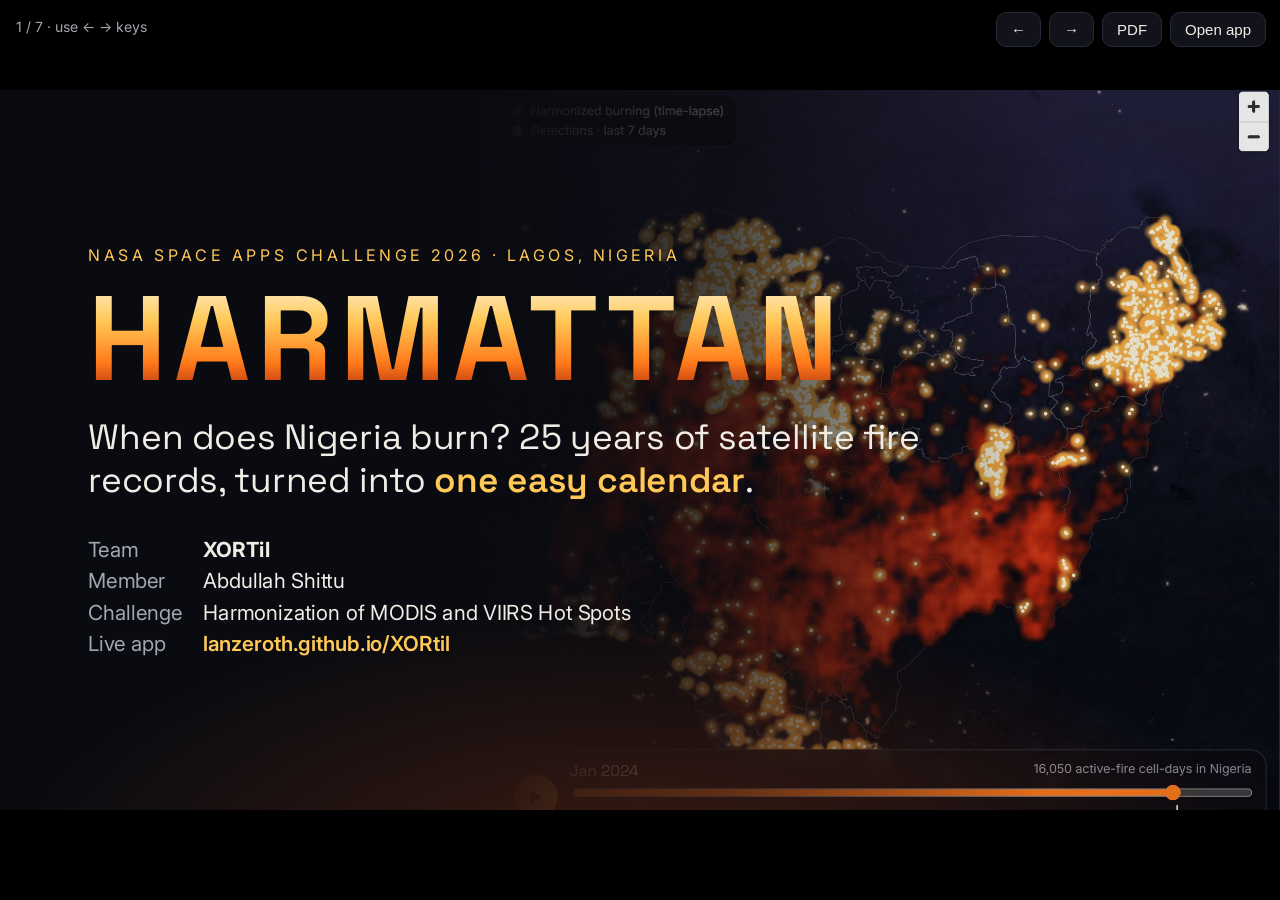
==== demo/index.html @ 2e6fb1d8 "Add 7-slide plain-language demo deck (web + PDF); fix chart legend" ====
<!doctype html>
<html lang="en">
<head>
<meta charset="utf-8" />
<meta name="viewport" content="width=device-width, initial-scale=1" />
<title>Harmattan Demo Slides</title>
<meta name="description" content="7-slide demo of Harmattan, a 25-year burning calendar for Nigeria from NASA satellite fire data. Team XORTil, NASA Space Apps 2026." />
<link rel="preconnect" href="https://fonts.googleapis.com" />
<link rel="preconnect" href="https://fonts.gstatic.com" crossorigin />
<link href="https://fonts.googleapis.com/css2?family=Space+Grotesk:wght@400;500;600;700&family=Inter:wght@400;500;600&display=swap" rel="stylesheet" />
<style>
  :root { --bg:#0a0b10; --panel:#14161f; --line:#272b37; --text:#f1ede6; --muted:#a3a6ae; --ember:#ff7a1a; --gold:#ffc857; --hot:#ff3d2e; --cool:#4ea8de; }
  * { box-sizing: border-box; }
  html, body { margin: 0; background: #000; color: var(--text); font-family: Inter, system-ui, sans-serif; }
  .deck { position: fixed; inset: 0; display: grid; place-items: center; overflow: hidden; }
  .slide { position: absolute; width: 1600px; height: 900px; background: var(--bg); overflow: hidden; padding: 70px 90px 60px;
           transform-origin: center center; opacity: 0; pointer-events: none; transition: opacity .5s ease; }
  .slide.on { opacity: 1; pointer-events: auto; }
  .slide::after { content: ""; position: absolute; inset: auto 0 0 0; height: 260px; background: radial-gradient(ellipse at 50% 140%, rgba(255,90,20,.22), transparent 70%); pointer-events: none; }
  .foot { position: absolute; left: 90px; right: 90px; bottom: 26px; display: flex; justify-content: space-between; font-size: 18px; color: var(--muted); z-index: 2; }
  .foot b { color: var(--gold); font-weight: 600; }
  .kicker { font-size: 20px; letter-spacing: .22em; text-transform: uppercase; color: var(--gold); margin: 0 0 14px; }
  h1 { font-family: "Space Grotesk"; font-size: 64px; line-height: 1.05; margin: 0 0 22px; letter-spacing: -.01em; }
  h1 em { font-style: normal; color: var(--gold); }
  p, li { font-size: 28px; line-height: 1.45; }
  .muted { color: var(--muted); }
  .grid2 { display: grid; grid-template-columns: 1fr 1fr; gap: 56px; align-items: center; }
  .shot { width: 100%; border-radius: 18px; border: 1px solid var(--line); box-shadow: 0 30px 80px rgba(0,0,0,.6), 0 0 60px rgba(255,122,26,.12); display: block; }
  .big { font-family: "Space Grotesk"; font-weight: 700; font-size: 84px; line-height: 1; }
  .card { background: var(--panel); border: 1px solid var(--line); border-radius: 20px; padding: 22px 26px; }
  .who .card { display: grid; grid-template-columns: 60px 1fr; column-gap: 14px; padding: 18px 24px; }
  .who .card .icon { grid-row: span 2; font-size: 42px; align-self: center; }
  .who .card h3 { margin: 0 0 4px; font-size: 27px; }
  .who .card p { font-size: 21px; }
  .card h3 { font-family: "Space Grotesk"; font-size: 30px; margin: 10px 0 8px; }
  .card p { font-size: 23px; margin: 0; color: #cfcac2; }
  .icon { font-size: 44px; }
  .hl { color: var(--gold); font-weight: 600; }
  .hot { color: var(--hot); } .cool { color: var(--cool); }

  /* slide 1 */
  .s1 { padding: 0; }
  .s1 .bg { position: absolute; inset: 0 0 0 38%; background: url(img/map.jpg) center 12% / cover; }
  .s1 .bg::after { content: ""; position: absolute; inset: 0; background: linear-gradient(90deg, var(--bg) 0%, rgba(10,11,16,.75) 30%, rgba(10,11,16,.1) 70%); }
  .s1 .inner { position: relative; z-index: 1; height: 100%; display: flex; flex-direction: column; justify-content: center; padding: 0 110px; }
  .s1 .title { font-family: "Space Grotesk"; font-weight: 700; font-size: 150px; letter-spacing: .06em; line-height: 1; margin: 0;
               background: linear-gradient(180deg,#fff3d6,var(--gold) 35%,var(--ember) 70%,#a3220e); -webkit-background-clip: text; background-clip: text; color: transparent; }
  .s1 .sub { font-family: "Space Grotesk"; font-size: 44px; margin: 22px 0 46px; max-width: 1150px; line-height: 1.2; }
  .meta { display: grid; grid-template-columns: auto 1fr; gap: 8px 26px; font-size: 26px; }
  .meta span:nth-child(odd) { color: var(--muted); }

  /* slide 2 chart */
  .bars { display: flex; align-items: flex-end; gap: 8px; height: 330px; border-bottom: 2px solid var(--line); padding: 0 4px; }
  .bar { flex: 1; display: flex; flex-direction: column-reverse; gap: 2px; }
  .bar i { display: block; border-radius: 4px 4px 0 0; }
  .bar .m { background: var(--gold); } .bar .v { background: var(--ember); opacity: .9; }
  .axis { display: flex; justify-content: space-between; font-size: 18px; color: var(--muted); margin-top: 8px; }
  .legend { display: flex; gap: 30px; font-size: 22px; margin-bottom: 14px; }
  .legend i { display: inline-block; width: 18px; height: 18px; border-radius: 4px; margin-right: 10px; vertical-align: -2px; }

  /* steps */
  .steps { display: grid; grid-template-columns: repeat(3, 1fr); gap: 26px; margin: 34px 0 34px; }
  .steps .n { font-family: "Space Grotesk"; font-size: 22px; color: #1a0d05; background: linear-gradient(90deg,var(--ember),var(--gold)); width: 44px; height: 44px; border-radius: 50%; display: grid; place-items: center; font-weight: 700; }
  .result { display: flex; align-items: center; gap: 40px; }
  .arrow { font-size: 70px; color: var(--muted); }

  .pill { display: inline-block; border: 2px solid var(--hot); border-radius: 999px; padding: 10px 26px; font-size: 26px; box-shadow: 0 0 30px rgba(255,61,46,.3); }
  .qr { width: 300px; height: 300px; background: #fff; border-radius: 18px; padding: 16px; }
  .link { font-family: "Space Grotesk"; font-size: 40px; color: var(--gold); }

  .nav { position: fixed; top: 12px; right: 14px; display: flex; gap: 8px; z-index: 10; }
  .nav button { background: rgba(20,22,31,.85); color: var(--text); border: 1px solid var(--line); border-radius: 10px; padding: 8px 14px; font-size: 15px; cursor: pointer; }
  .nav button:hover { border-color: var(--ember); }
  .count { position: fixed; top: 18px; left: 16px; color: var(--muted); font-size: 14px; z-index: 10; }

  @media print {
    @page { size: 1600px 900px; margin: 0; }
    html, body { background: var(--bg); }
    .deck { position: static; display: block; }
    .slide { position: relative; opacity: 1 !important; transform: none !important; page-break-after: always; break-after: page; }
    .nav, .count { display: none; }
  }
</style>
</head>
<body>
<div class="deck" id="deck">

  <!-- 1. TITLE -->
  <section class="slide s1">
    <div class="bg"></div>
    <div class="inner">
      <p class="kicker">NASA Space Apps Challenge 2026 · Lagos, Nigeria</p>
      <h2 class="title">HARMATTAN</h2>
      <p class="sub">When does Nigeria burn? 25 years of satellite fire records, turned into <span class="hl">one easy calendar</span>.</p>
      <div class="meta">
        <span>Team</span><span><b>XORTil</b></span>
        <span>Member</span><span>Abdullah Shittu</span>
        <span>Challenge</span><span>Harmonization of MODIS and VIIRS Hot Spots</span>
        <span>Live app</span><span class="hl">lanzeroth.github.io/XORtil</span>
      </div>
    </div>
  </section>

  <!-- 2. PROBLEM -->
  <section class="slide">
    <p class="kicker">The problem</p>
    <h1>Two satellites, two different answers</h1>
    <div class="grid2" style="grid-template-columns: 1fr 1.05fr; align-items: start;">
      <div>
        <p>Every dry season, bush and farm fires spread across Nigeria. They burn crops, homes and forests and fill the air with smoke.</p>
        <p>Satellites have watched these fires from space since 2000. In 2012 a <span class="hl">newer satellite with sharper eyes</span> joined, and it counts <span class="hl">about 5 times more</span> fire spots.</p>
        <p class="muted">It's like switching to a new bathroom scale that reads heavier. You can no longer tell whether you really gained weight. In the same way, nobody could tell whether fires are really getting worse.</p>
      </div>
      <div>
        <div class="legend"><span><i style="background:var(--gold)"></i>Older satellite (MODIS)</span><span><i style="background:var(--ember)"></i>Newer satellite (VIIRS)</span></div>
        <div class="bars" id="bars"></div>
        <div class="axis"><span>2003</span><span>2012 · new satellite arrives</span><span>2025</span></div>
        <p class="muted" style="font-size:20px;margin-top:10px">Fire spots counted over Nigeria each year. Source: NASA FIRMS.</p>
      </div>
    </div>
    <div class="foot"><span><b>Harmattan</b> · Team XORTil</span><span>2 / 7</span></div>
  </section>

  <!-- 3. SOLUTION -->
  <section class="slide">
    <p class="kicker">Our idea</p>
    <h1>One fair ruler for both satellites</h1>
    <div class="steps">
      <div class="card"><div class="n">1</div><h3>Same grid</h3><p>We place every fire on the same map of ~10 km squares, day by day, so sharper eyes stop counting one fire many times.</p></div>
      <div class="card"><div class="n">2</div><h3>Learn the difference</h3><p>Using 10 years when both satellites flew together, we measure how much more the new one sees in each part of Nigeria.</p></div>
      <div class="card"><div class="n">3</div><h3>Adjust and test</h3><p>We adjust the new satellite to match, then test it on 4 later years it had never seen.</p></div>
    </div>
    <div class="result">
      <div class="card" style="flex:1"><div class="muted" style="font-size:22px">Before: new satellite over-counts by</div><div class="big hot">274%</div></div>
      <div class="arrow">→</div>
      <div class="card" style="flex:1"><div class="muted" style="font-size:22px">After: the two agree within</div><div class="big" style="color:var(--gold)">4%</div></div>
      <div style="flex:1.6"><img class="shot" src="img/science.jpg" alt="Chart: raw new-satellite counts (dashed) are far above the old satellite; after adjustment (orange) they match" /></div>
    </div>
    <div class="foot"><span><b>Harmattan</b> · Team XORTil</span><span>3 / 7</span></div>
  </section>

  <!-- 4. PRODUCT -->
  <section class="slide">
    <p class="kicker">What you get</p>
    <h1>25 years of fire on one screen</h1>
    <div class="grid2" style="grid-template-columns: .9fr 1.1fr;">
      <img class="shot" src="img/spiral.jpg" alt="Spiral fire clock" style="max-height:600px;width:auto;justify-self:center" />
      <div>
        <p><span class="hl">The fire clock:</span> each ring is one year, from 2000 in the centre to today on the outside. January is at the top.</p>
        <p>Bright means lots of fire. The bright band near the top is the <span class="hl">dry season</span>, and it returns every year, like clockwork.</p>
        <img class="shot" src="img/grid.jpg" alt="Calendar: one row per year" style="margin-top:10px;max-height:300px;width:auto;max-width:100%" />
        <p class="muted" style="font-size:21px;margin-top:10px">The calendar view: one row per year, one column per day.</p>
      </div>
    </div>
    <div class="foot"><span><b>Harmattan</b> · Team XORTil</span><span>4 / 7</span></div>
  </section>

  <!-- 5. DANGER TIME -->
  <section class="slide">
    <p class="kicker">When is the danger time?</p>
    <h1>Know the dangerous weeks before they arrive</h1>
    <div class="grid2" style="grid-template-columns: 1.15fr .85fr; align-items: start;">
      <div>
        <img class="shot" src="img/season.jpg" alt="Season chart with normal range and critical period" />
        <p class="muted" style="font-size:21px;margin-top:10px">Orange band = normal range from past years. White line = a chosen year. Shaded = danger window.</p>
      </div>
      <div style="display:grid;gap:18px">
        <div class="card"><div class="muted" style="font-size:20px">Nigeria's danger window</div><div class="big" style="font-size:58px;color:var(--gold)">14 Dec – 13 Feb</div><p>2 out of every 3 fires of the year happen in these 9 weeks.</p></div>
        <div class="card"><div class="muted" style="font-size:20px">Worst time of year</div><div class="big" style="font-size:58px">around 11 Jan</div></div>
        <div><span class="pill">This week: <b>Extreme</b>, more fire than 95% of past years</span><p class="muted" style="font-size:19px;margin:8px 0 0">Live status as of 14 Nov 2026. Also works for each of the 37 states, or any area you draw.</p></div>
      </div>
    </div>
    <div class="foot"><span><b>Harmattan</b> · Team XORTil</span><span>5 / 7</span></div>
  </section>

  <!-- 6. WHO IT HELPS -->
  <section class="slide">
    <p class="kicker">Who it helps</p>
    <h1>From space data to decisions on the ground</h1>
    <div class="grid2 who" style="grid-template-columns: .8fr 1.2fr;">
      <img class="shot" src="img/map.jpg" alt="Map of Nigeria showing burning in January 2024" style="max-height:600px;width:auto;justify-self:center" />
      <div style="display:grid;gap:16px">
        <div class="card"><span class="icon">🚒</span><h3>Fire and emergency services</h3><p>Know when and where to get ready, and get a simple "normal / extreme" alert each week.</p></div>
        <div class="card"><span class="icon">🌾</span><h3>Farmers and land managers</h3><p>Plan safer burning, firebreaks and awareness campaigns before each state's danger window.</p></div>
        <div class="card"><span class="icon">🔬</span><h3>Scientists and government</h3><p>A trustworthy 25-year record. It shows burning in Nigeria is down about 27% since the mid-2000s.</p></div>
        <p class="muted" style="font-size:21px;margin:0">Built only from free, open NASA satellite data: 6.3 million fire detections.</p>
      </div>
    </div>
    <div class="foot"><span><b>Harmattan</b> · Team XORTil</span><span>6 / 7</span></div>
  </section>

  <!-- 7. NEXT + TRY IT -->
  <section class="slide">
    <p class="kicker">Try it · What's next</p>
    <h1>Open it on your phone <em>right now</em></h1>
    <div class="grid2" style="grid-template-columns: auto 1fr; gap: 70px;">
      <div style="text-align:center">
        <img class="qr" src="img/qr.svg" alt="QR code to lanzeroth.github.io/XORtil" />
        <div class="link" style="margin-top:18px">lanzeroth.github.io/XORtil</div>
        <p class="muted" style="font-size:20px">Free · no login · works on phones<br />Code: github.com/LanZeroth/XORtil</p>
      </div>
      <div>
        <p style="margin-top:0" class="hl"><b>Next steps</b></p>
        <ul style="margin:0;padding-left:30px">
          <li>📱 Weekly SMS fire alerts in <span class="hl">Hausa, Yoruba, Igbo and Pidgin</span></li>
          <li>🌍 Every country in Africa, then the world. The same method works anywhere.</li>
          <li>🛰️ Add the newest satellites so the record continues for decades</li>
          <li>🤝 Partner with Nigeria's emergency and space agencies</li>
        </ul>
        <p class="big" style="font-size:56px;margin-top:40px">Thank you.</p>
        <p class="muted" style="font-size:22px">Team XORTil · Abdullah Shittu · Data: NASA FIRMS (MODIS &amp; VIIRS), NASA GIBS</p>
      </div>
    </div>
    <div class="foot"><span><b>Harmattan</b> · Team XORTil</span><span>7 / 7</span></div>
  </section>
</div>

<div class="count" id="count"></div>
<div class="nav">
  <button id="prev" aria-label="Previous slide">←</button>
  <button id="next" aria-label="Next slide">→</button>
  <a href="Harmattan-demo.pdf" download><button>PDF</button></a>
  <a href="../"><button>Open app</button></a>
</div>

<script>
  // problem chart: fire spots per year (NASA FIRMS, Nigeria)
  const D = {"2003":[90644,0],"2004":[99497,0],"2005":[92052,0],"2006":[90537,0],"2007":[98336,0],"2008":[87317,0],"2009":[70463,0],"2010":[72371,0],"2011":[63379,0],"2012":[61425,215640],"2013":[53204,294602],"2014":[53924,302114],"2015":[61040,332353],"2016":[68847,365348],"2017":[67732,366689],"2018":[63255,336325],"2019":[54028,306898],"2020":[68213,346209],"2021":[66892,350382],"2022":[67085,367956],"2023":[58882,310098],"2024":[69258,364275],"2025":[57380,326613]};
  const max = Math.max(...Object.values(D).map(([m, v]) => Math.max(m, v)));
  document.getElementById("bars").innerHTML = Object.entries(D).map(([y, [m, v]]) =>
    `<div class="bar" style="flex-direction:row;align-items:flex-end" title="${y}: older ${m.toLocaleString()}, newer ${v.toLocaleString()}">` +
    `<i class="m" style="flex:1;height:${m / max * 320}px"></i>` + (v ? `<i class="v" style="flex:1;height:${v / max * 320}px"></i>` : "") + `</div>`).join("");

  // navigation + scaling
  const slides = [...document.querySelectorAll(".slide")];
  let k = Math.max(0, Math.min(slides.length - 1, (parseInt(location.hash.slice(1)) || 1) - 1));
  const fit = () => { const s = Math.min(innerWidth / 1600, innerHeight / 900); slides.forEach(el => el.style.transform = `scale(${s})`); };
  const show = i => { k = Math.max(0, Math.min(slides.length - 1, i)); slides.forEach((s, j) => s.classList.toggle("on", j === k)); document.getElementById("count").textContent = `${k + 1} / ${slides.length} · use ← → keys`; history.replaceState(null, "", "#" + (k + 1)); };
  addEventListener("resize", fit); fit(); show(k);
  addEventListener("keydown", e => { if (["ArrowRight", "PageDown", " "].includes(e.key)) show(k + 1); if (["ArrowLeft", "PageUp"].includes(e.key)) show(k - 1); });
  document.getElementById("next").onclick = () => show(k + 1);
  document.getElementById("prev").onclick = () => show(k - 1);
  let x0 = null; addEventListener("touchstart", e => x0 = e.touches[0].clientX); addEventListener("touchend", e => { if (x0 == null) return; const dx = e.changedTouches[0].clientX - x0; if (Math.abs(dx) > 50) show(k + (dx < 0 ? 1 : -1)); x0 = null; });
</script>
</body>
</html>
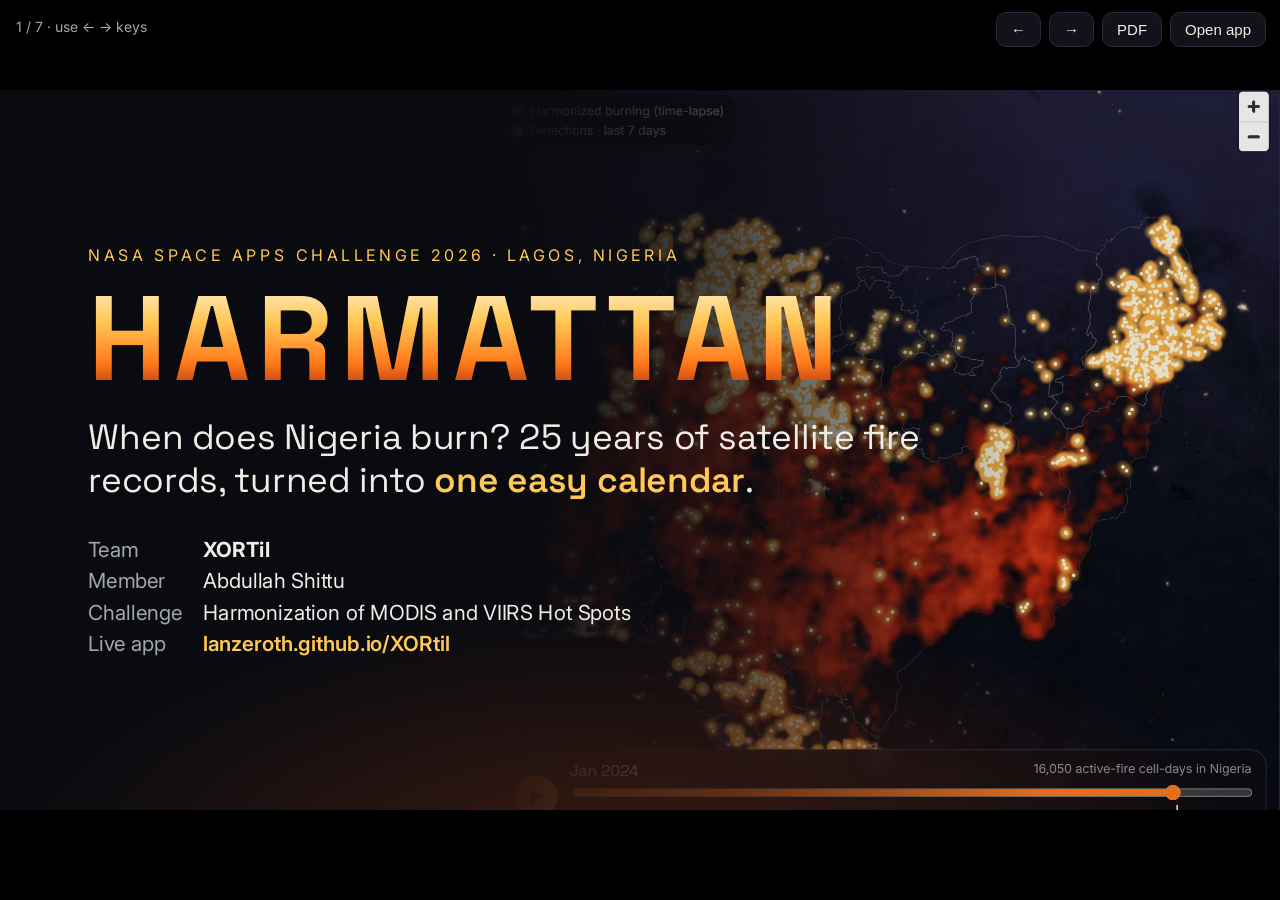
==== commit dc452b7e: "Simplify 'Our idea' slide wording for non-technical readers" ====
--- a/demo/index.html
+++ b/demo/index.html
@@ -124,16 +124,16 @@
   <!-- 3. SOLUTION -->
   <section class="slide">
     <p class="kicker">Our idea</p>
-    <h1>One fair ruler for both satellites</h1>
+    <h1>We made both satellites tell the same story</h1>
     <div class="steps">
-      <div class="card"><div class="n">1</div><h3>Same grid</h3><p>We place every fire on the same map of ~10 km squares, day by day, so sharper eyes stop counting one fire many times.</p></div>
-      <div class="card"><div class="n">2</div><h3>Learn the difference</h3><p>Using 10 years when both satellites flew together, we measure how much more the new one sees in each part of Nigeria.</p></div>
-      <div class="card"><div class="n">3</div><h3>Adjust and test</h3><p>We adjust the new satellite to match, then test it on 4 later years it had never seen.</p></div>
+      <div class="card"><div class="n">1</div><h3>Count squares, not dots</h3><p>We cut Nigeria into small squares (about 10 km). Each day, a square is simply "burning" or "not burning". One fire can no longer be counted 20 times.</p></div>
+      <div class="card"><div class="n">2</div><h3>Compare them side by side</h3><p>Both satellites flew together for 10 years (2012–2021). In that time, the new one marked about <b>4 burning squares</b> for every <b>1</b> the old one marked.</p></div>
+      <div class="card"><div class="n">3</div><h3>Correct it, then check</h3><p>We scale the new satellite down to match. Then we test it on 2022–2025, years we kept hidden, like testing a student on questions they never practised.</p></div>
     </div>
     <div class="result">
-      <div class="card" style="flex:1"><div class="muted" style="font-size:22px">Before: new satellite over-counts by</div><div class="big hot">274%</div></div>
+      <div class="card" style="flex:1"><div class="muted" style="font-size:22px">Before: the new satellite showed</div><div class="big hot">4×</div><div class="muted" style="font-size:20px">more fire than the old one</div></div>
       <div class="arrow">→</div>
-      <div class="card" style="flex:1"><div class="muted" style="font-size:22px">After: the two agree within</div><div class="big" style="color:var(--gold)">4%</div></div>
+      <div class="card" style="flex:1"><div class="muted" style="font-size:22px">After correcting, they differ by only</div><div class="big" style="color:var(--gold)">4%</div><div class="muted" style="font-size:20px">they now agree</div></div>
       <div style="flex:1.6"><img class="shot" src="img/science.jpg" alt="Chart: raw new-satellite counts (dashed) are far above the old satellite; after adjustment (orange) they match" /></div>
     </div>
     <div class="foot"><span><b>Harmattan</b> · Team XORTil</span><span>3 / 7</span></div>
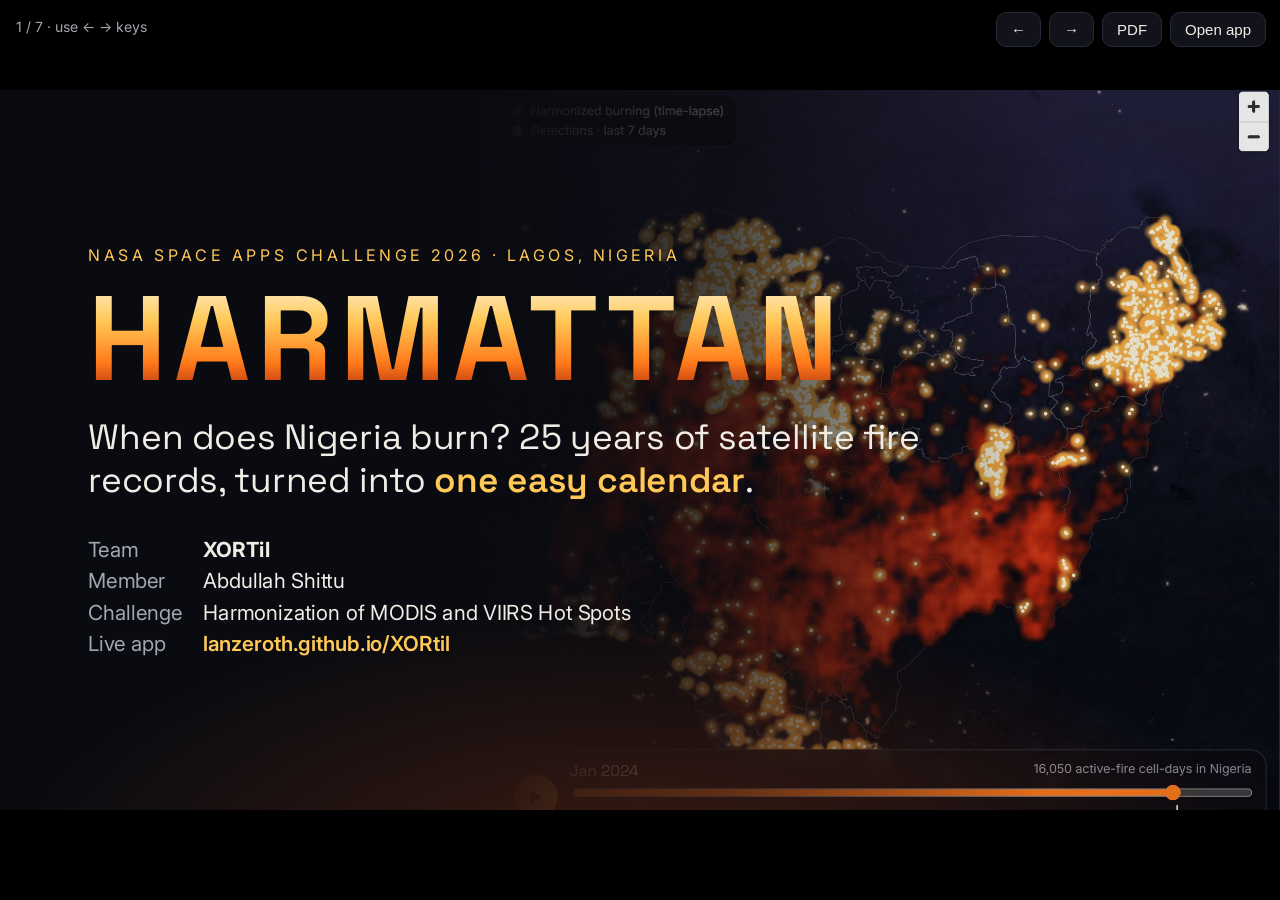
==== commit f54ff3d6: "Slide 4: explain grid step with 2-dots vs 9-dots picture; update pitch" ====
--- a/demo/index.html
+++ b/demo/index.html
@@ -28,8 +28,7 @@
   .shot { width: 100%; border-radius: 18px; border: 1px solid var(--line); box-shadow: 0 30px 80px rgba(0,0,0,.6), 0 0 60px rgba(255,122,26,.12); display: block; }
   .big { font-family: "Space Grotesk"; font-weight: 700; font-size: 84px; line-height: 1; }
   .card { background: var(--panel); border: 1px solid var(--line); border-radius: 20px; padding: 22px 26px; }
-  .who .card { display: grid; grid-template-columns: 60px 1fr; column-gap: 14px; padding: 18px 24px; }
-  .who .card .icon { grid-row: span 2; font-size: 42px; align-self: center; }
+  .who .card { padding: 20px 26px; border-left: 4px solid var(--ember); }
   .who .card h3 { margin: 0 0 4px; font-size: 27px; }
   .who .card p { font-size: 21px; }
   .card h3 { font-family: "Space Grotesk"; font-size: 30px; margin: 10px 0 8px; }
@@ -59,11 +58,37 @@
   .legend i { display: inline-block; width: 18px; height: 18px; border-radius: 4px; margin-right: 10px; vertical-align: -2px; }
 
   /* steps */
-  .steps { display: grid; grid-template-columns: repeat(3, 1fr); gap: 26px; margin: 34px 0 34px; }
+  .steps { display: grid; grid-template-columns: repeat(3, 1fr); gap: 22px; margin: 22px 0 22px; }
+  .steps .card p { font-size: 21px; }
+  .steps .card h3 { font-size: 27px; margin: 8px 0 4px; }
+  .steps .card { padding: 18px 24px; }
+  .steps .n { width: 38px !important; height: 38px !important; }
+  .result .card { padding: 14px 22px; }
+  .result .big { font-size: 60px; }
   .steps .n { font-family: "Space Grotesk"; font-size: 22px; color: #1a0d05; background: linear-gradient(90deg,var(--ember),var(--gold)); width: 44px; height: 44px; border-radius: 50%; display: grid; place-items: center; font-weight: 700; }
   .result { display: flex; align-items: center; gap: 40px; }
   .arrow { font-size: 70px; color: var(--muted); }
 
+  .card.src { padding: 18px 24px; border-left: 4px solid var(--gold); }
+  .card.src h3 { margin: 0 0 4px; font-size: 25px; }
+  .card.src p { font-size: 21px; }
+  .timeline { margin-top: 4px; }
+  .tl-row { display: grid; grid-template-columns: 190px 1fr; align-items: center; height: 26px; margin: 4px 0; }
+  .tl-row span { font-size: 17px; color: var(--muted); }
+  .tl-track { position: relative; height: 14px; display: block; }
+  .tl-track i { position: absolute; top: 0; height: 14px; border-radius: 7px; background: var(--gold); min-width: 8px; }
+  .tl-track i.v { background: var(--ember); }
+  .tl-axis { display: flex; justify-content: space-between; margin-left: 190px; font-size: 16px; color: var(--muted); border-top: 1px solid var(--line); padding-top: 4px; }
+  .prov { padding: 26px 28px; }
+  .prov-h { display: flex; flex-direction: column; gap: 8px; margin-bottom: 16px; }
+  .prov-h h3 { margin: 0; font-size: 32px; }
+  .tag { align-self: flex-start; font-size: 16px; font-weight: 600; letter-spacing: .08em; text-transform: uppercase; padding: 5px 12px; border-radius: 999px; background: linear-gradient(90deg, var(--ember), var(--gold)); color: #1a0d05; }
+  .tag.light { background: #fbf7f2; color: #c2410c; }
+  .prov-body { display: grid; grid-template-columns: 1fr; gap: 18px; }
+  .prov-body img.shot { width: 100% !important; height: 270px !important; object-fit: cover; }
+  .prov-body ul { margin: 0; padding-left: 22px; }
+  .prov-body li { font-size: 21px; line-height: 1.4; margin-bottom: 10px; }
+  .url { font-family: "Space Grotesk"; font-size: 22px; color: var(--gold); margin: 16px 0 0; }
   .pill { display: inline-block; border: 2px solid var(--hot); border-radius: 999px; padding: 10px 26px; font-size: 26px; box-shadow: 0 0 30px rgba(255,61,46,.3); }
   .qr { width: 300px; height: 300px; background: #fff; border-radius: 18px; padding: 16px; }
   .link { font-family: "Space Grotesk"; font-size: 40px; color: var(--gold); }
@@ -121,13 +146,39 @@
     <div class="foot"><span><b>Harmattan</b> · Team XORTil</span><span>2 / 7</span></div>
   </section>
 
-  <!-- 3. SOLUTION -->
-  <section class="slide">
-    <p class="kicker">Our idea</p>
+  <!-- 3. DATA -->
+  <section class="slide">
+    <p class="kicker">The data we used</p>
+    <h1>Built on free NASA satellite data</h1>
+    <div class="grid2" style="grid-template-columns: 1.15fr .85fr; align-items: start; gap: 48px;">
+      <div style="display:grid;gap:16px">
+        <div class="card src"><h3>NASA FIRMS: MODIS satellites (Terra and Aqua)</h3><p>The older satellites, watching for fires since <b>2000</b>. Each dot they record covers about <b>1 km</b> of ground.</p></div>
+        <div class="card src"><h3>NASA FIRMS: VIIRS satellites (Suomi NPP and NOAA-20)</h3><p>The newer satellites, watching since <b>2012</b> with sharper eyes. Each dot covers about <b>375 m</b>.</p></div>
+        <div class="card src"><h3>Maps and boundaries</h3><p>NASA GIBS "Black Marble" night-time Earth for the map, and the borders of Nigeria's 36 states and the FCT.</p></div>
+        <div class="timeline">
+          <div class="tl-row"><span>MODIS Terra</span><b class="tl-track"><i style="left:3%;width:97%"></i></b></div>
+          <div class="tl-row"><span>MODIS Aqua</span><b class="tl-track"><i style="left:6.5%;width:93.5%"></i></b></div>
+          <div class="tl-row"><span>VIIRS Suomi NPP</span><b class="tl-track"><i class="v" style="left:43.1%;width:56.9%"></i></b></div>
+          <div class="tl-row"><span>VIIRS NOAA-20</span><b class="tl-track"><i class="v" style="left:98.5%;width:1.5%"></i></b></div>
+          <div class="tl-axis"><span>2000</span><span>2012</span><span>2026</span></div>
+        </div>
+      </div>
+      <div style="display:grid;gap:18px">
+        <div class="card"><div class="big" style="color:var(--gold);font-size:68px">6.3 million</div><p>fire detections over Nigeria</p></div>
+        <div class="card"><div class="big" style="font-size:68px">26 years</div><p>from November 2000 to November 2026</p></div>
+        <div class="card"><div class="big" style="font-size:68px">+ this week</div><p>the latest 7 days of fire data are added</p></div>
+      </div>
+    </div>
+    <div class="foot"><span><b>Harmattan</b> · Team XORTil</span><span>3 / 7</span></div>
+  </section>
+
+  <!-- 4. HOW WE MADE THE RECORDS AGREE -->
+  <section class="slide">
+    <p class="kicker">How we made the records agree</p>
     <h1>We made both satellites tell the same story</h1>
     <div class="steps">
-      <div class="card"><div class="n">1</div><h3>Count squares, not dots</h3><p>We cut Nigeria into small squares (about 10 km). Each day, a square is simply "burning" or "not burning". One fire can no longer be counted 20 times.</p></div>
-      <div class="card"><div class="n">2</div><h3>Compare them side by side</h3><p>Both satellites flew together for 10 years (2012–2021). In that time, the new one marked about <b>4 burning squares</b> for every <b>1</b> the old one marked.</p></div>
+      <div class="card"><div class="n">1</div><h3>Yes or no, not "how many"</h3><svg viewBox="0 0 400 160" style="width:88%;display:block;margin:4px auto 4px" aria-label="Old satellite sees one fire as 2 dots, new satellite sees it as 9 dots; both answer YES, there was fire in this box"><rect x="40" y="6" width="120" height="84" rx="8" fill="none" stroke="#6b7080" stroke-width="2"/><circle cx="82" cy="40" r="12" fill="#ff7a1a"/><circle cx="116" cy="58" r="12" fill="#ff7a1a"/><text x="100" y="112" text-anchor="middle" font-size="17" fill="#a3a6ae">Old: 2 dots</text><rect x="240" y="6" width="120" height="84" rx="8" fill="none" stroke="#6b7080" stroke-width="2"/><circle cx="270" cy="30" r="6" fill="#ff7a1a"/><circle cx="288" cy="26" r="6" fill="#ff7a1a"/><circle cx="304" cy="36" r="6" fill="#ff7a1a"/><circle cx="280" cy="48" r="6" fill="#ff7a1a"/><circle cx="298" cy="54" r="6" fill="#ff7a1a"/><circle cx="316" cy="46" r="6" fill="#ff7a1a"/><circle cx="290" cy="68" r="6" fill="#ff7a1a"/><circle cx="310" cy="66" r="6" fill="#ff7a1a"/><circle cx="328" cy="58" r="6" fill="#ff7a1a"/><text x="300" y="112" text-anchor="middle" font-size="17" fill="#a3a6ae">New: 9 dots</text><text x="200" y="54" text-anchor="middle" font-size="22" fill="#a3a6ae">vs</text><rect x="70" y="124" width="260" height="32" rx="16" fill="#ffc857"/><text x="200" y="146" text-anchor="middle" font-size="18" font-weight="700" fill="#1a0d05">Fire in this box today? YES</text></svg><p>One fire looks like many dots to the sharp satellite. So for each 10 km box we only ask: <b>fire here today, yes or no?</b></p></div>
+      <div class="card"><div class="n">2</div><h3>Compare them side by side</h3><p>Both satellites flew together for 10 years (2012–2021). In that time, the new one said "yes" for about <b>4 boxes</b> for every <b>1</b> the old one did.</p></div>
       <div class="card"><div class="n">3</div><h3>Correct it, then check</h3><p>We scale the new satellite down to match. Then we test it on 2022–2025, years we kept hidden, like testing a student on questions they never practised.</p></div>
     </div>
     <div class="result">
@@ -136,38 +187,37 @@
       <div class="card" style="flex:1"><div class="muted" style="font-size:22px">After correcting, they differ by only</div><div class="big" style="color:var(--gold)">4%</div><div class="muted" style="font-size:20px">they now agree</div></div>
       <div style="flex:1.6"><img class="shot" src="img/science.jpg" alt="Chart: raw new-satellite counts (dashed) are far above the old satellite; after adjustment (orange) they match" /></div>
     </div>
-    <div class="foot"><span><b>Harmattan</b> · Team XORTil</span><span>3 / 7</span></div>
-  </section>
-
-  <!-- 4. PRODUCT -->
-  <section class="slide">
-    <p class="kicker">What you get</p>
-    <h1>25 years of fire on one screen</h1>
-    <div class="grid2" style="grid-template-columns: .9fr 1.1fr;">
-      <img class="shot" src="img/spiral.jpg" alt="Spiral fire clock" style="max-height:600px;width:auto;justify-self:center" />
-      <div>
-        <p><span class="hl">The fire clock:</span> each ring is one year, from 2000 in the centre to today on the outside. January is at the top.</p>
-        <p>Bright means lots of fire. The bright band near the top is the <span class="hl">dry season</span>, and it returns every year, like clockwork.</p>
-        <img class="shot" src="img/grid.jpg" alt="Calendar: one row per year" style="margin-top:10px;max-height:300px;width:auto;max-width:100%" />
-        <p class="muted" style="font-size:21px;margin-top:10px">The calendar view: one row per year, one column per day.</p>
-      </div>
-    </div>
     <div class="foot"><span><b>Harmattan</b> · Team XORTil</span><span>4 / 7</span></div>
   </section>
 
-  <!-- 5. DANGER TIME -->
-  <section class="slide">
-    <p class="kicker">When is the danger time?</p>
-    <h1>Know the dangerous weeks before they arrive</h1>
-    <div class="grid2" style="grid-template-columns: 1.15fr .85fr; align-items: start;">
-      <div>
-        <img class="shot" src="img/season.jpg" alt="Season chart with normal range and critical period" />
-        <p class="muted" style="font-size:21px;margin-top:10px">Orange band = normal range from past years. White line = a chosen year. Shaded = danger window.</p>
-      </div>
-      <div style="display:grid;gap:18px">
-        <div class="card"><div class="muted" style="font-size:20px">Nigeria's danger window</div><div class="big" style="font-size:58px;color:var(--gold)">14 Dec – 13 Feb</div><p>2 out of every 3 fires of the year happen in these 9 weeks.</p></div>
-        <div class="card"><div class="muted" style="font-size:20px">Worst time of year</div><div class="big" style="font-size:58px">around 11 Jan</div></div>
-        <div><span class="pill">This week: <b>Extreme</b>, more fire than 95% of past years</span><p class="muted" style="font-size:19px;margin:8px 0 0">Live status as of 14 Nov 2026. Also works for each of the 37 states, or any area you draw.</p></div>
+  <!-- 5. WHAT WE'RE PROVIDING -->
+  <section class="slide">
+    <p class="kicker">What we're providing</p>
+    <h1>One fire record, two ways to use it</h1>
+    <div class="grid2" style="grid-template-columns: 1fr 1fr; gap: 44px; align-items: start;">
+      <div class="card prov">
+        <div class="prov-h"><span class="tag">For experts</span><h3>The detailed fire calendar</h3></div>
+        <div class="prov-body">
+          <img class="shot" src="img/spiral.jpg" alt="Spiral fire clock: one ring per year" style="object-position:center 40%" />
+          <ul>
+            <li>25 years of fire on a map, a fire clock and a calendar</li>
+            <li>The danger window for every state. Nigeria: <b class="hl">14 Dec – 13 Feb</b>, worst around <b>11 Jan</b></li>
+            <li>Unusual years and proof that the correction works</li>
+          </ul>
+        </div>
+        <p class="url">lanzeroth.github.io/XORtil</p>
+      </div>
+      <div class="card prov">
+        <div class="prov-h"><span class="tag light">For everyone</span><h3>The simple fire check</h3></div>
+        <div class="prov-body">
+          <img class="shot" src="img/simple.jpg" alt="Simple fire check page showing this week's status for a state" style="object-position:top" />
+          <ul>
+            <li>Pick your state, or press <b>"Find my state"</b></li>
+            <li>"Is bush burning high this week?" answered in plain words</li>
+            <li>When the burning season starts, and how to stay safe, with real photos</li>
+          </ul>
+        </div>
+        <p class="url">lanzeroth.github.io/XORtil/simple</p>
       </div>
     </div>
     <div class="foot"><span><b>Harmattan</b> · Team XORTil</span><span>5 / 7</span></div>
@@ -180,9 +230,9 @@
     <div class="grid2 who" style="grid-template-columns: .8fr 1.2fr;">
       <img class="shot" src="img/map.jpg" alt="Map of Nigeria showing burning in January 2024" style="max-height:600px;width:auto;justify-self:center" />
       <div style="display:grid;gap:16px">
-        <div class="card"><span class="icon">🚒</span><h3>Fire and emergency services</h3><p>Know when and where to get ready, and get a simple "normal / extreme" alert each week.</p></div>
-        <div class="card"><span class="icon">🌾</span><h3>Farmers and land managers</h3><p>Plan safer burning, firebreaks and awareness campaigns before each state's danger window.</p></div>
-        <div class="card"><span class="icon">🔬</span><h3>Scientists and government</h3><p>A trustworthy 25-year record. It shows burning in Nigeria is down about 27% since the mid-2000s.</p></div>
+        <div class="card"><h3>Fire and emergency services</h3><p>Know when and where to get ready, and get a simple "normal / extreme" alert each week.</p></div>
+        <div class="card"><h3>Farmers and land managers</h3><p>Plan safer burning, firebreaks and awareness campaigns before each state's danger window.</p></div>
+        <div class="card"><h3>Scientists and government</h3><p>A trustworthy 25-year record. It shows burning in Nigeria is down about 27% since the mid-2000s.</p></div>
         <p class="muted" style="font-size:21px;margin:0">Built only from free, open NASA satellite data: 6.3 million fire detections.</p>
       </div>
     </div>
@@ -202,10 +252,10 @@
       <div>
         <p style="margin-top:0" class="hl"><b>Next steps</b></p>
         <ul style="margin:0;padding-left:30px">
-          <li>📱 Weekly SMS fire alerts in <span class="hl">Hausa, Yoruba, Igbo and Pidgin</span></li>
-          <li>🌍 Every country in Africa, then the world. The same method works anywhere.</li>
-          <li>🛰️ Add the newest satellites so the record continues for decades</li>
-          <li>🤝 Partner with Nigeria's emergency and space agencies</li>
+          <li>Weekly SMS fire alerts in <span class="hl">Hausa, Yoruba, Igbo and Pidgin</span></li>
+          <li>Every country in Africa, then the world. The same method works anywhere.</li>
+          <li>Add the newest satellites so the record continues for decades</li>
+          <li>Partner with Nigeria's emergency and space agencies</li>
         </ul>
         <p class="big" style="font-size:56px;margin-top:40px">Thank you.</p>
         <p class="muted" style="font-size:22px">Team XORTil · Abdullah Shittu · Data: NASA FIRMS (MODIS &amp; VIIRS), NASA GIBS</p>
